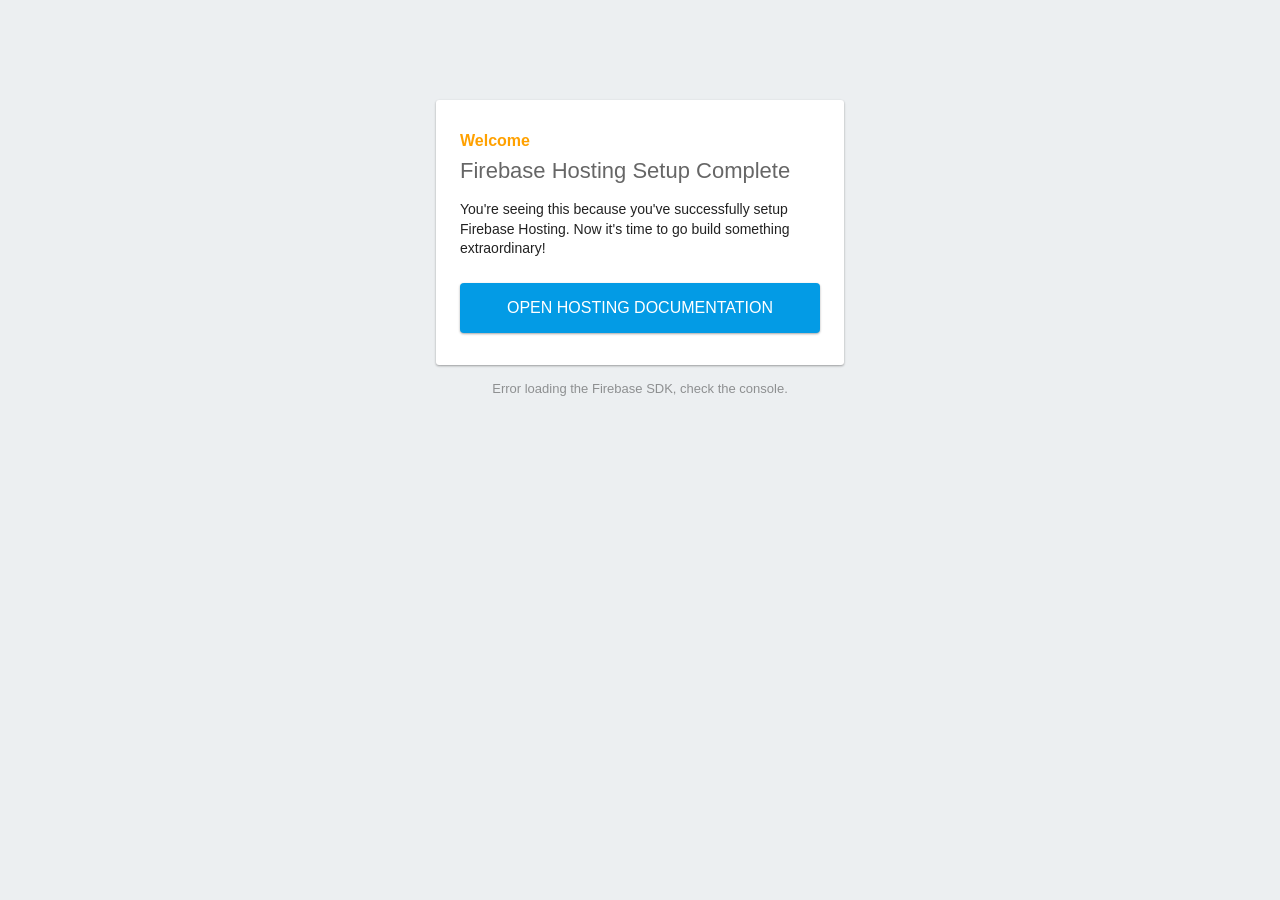
==== public/index.html @ d8b8d592 "Initial project commit" ====
<!DOCTYPE html>
<html>
  <head>
    <meta charset="utf-8">
    <meta name="viewport" content="width=device-width, initial-scale=1">
    <title>Welcome to Firebase Hosting</title>

    <!-- update the version number as needed -->
    <script defer src="/__/firebase/6.1.1/firebase-app.js"></script>
    <!-- include only the Firebase features as you need -->
    <script defer src="/__/firebase/6.1.1/firebase-auth.js"></script>
    <script defer src="/__/firebase/6.1.1/firebase-database.js"></script>
    <script defer src="/__/firebase/6.1.1/firebase-messaging.js"></script>
    <script defer src="/__/firebase/6.1.1/firebase-storage.js"></script>
    <!-- initialize the SDK after all desired features are loaded -->
    <script defer src="/__/firebase/init.js"></script>

    <style media="screen">
      body { background: #ECEFF1; color: rgba(0,0,0,0.87); font-family: Roboto, Helvetica, Arial, sans-serif; margin: 0; padding: 0; }
      #message { background: white; max-width: 360px; margin: 100px auto 16px; padding: 32px 24px; border-radius: 3px; }
      #message h2 { color: #ffa100; font-weight: bold; font-size: 16px; margin: 0 0 8px; }
      #message h1 { font-size: 22px; font-weight: 300; color: rgba(0,0,0,0.6); margin: 0 0 16px;}
      #message p { line-height: 140%; margin: 16px 0 24px; font-size: 14px; }
      #message a { display: block; text-align: center; background: #039be5; text-transform: uppercase; text-decoration: none; color: white; padding: 16px; border-radius: 4px; }
      #message, #message a { box-shadow: 0 1px 3px rgba(0,0,0,0.12), 0 1px 2px rgba(0,0,0,0.24); }
      #load { color: rgba(0,0,0,0.4); text-align: center; font-size: 13px; }
      @media (max-width: 600px) {
        body, #message { margin-top: 0; background: white; box-shadow: none; }
        body { border-top: 16px solid #ffa100; }
      }
    </style>
  </head>
  <body>
    <div id="message">
      <h2>Welcome</h2>
      <h1>Firebase Hosting Setup Complete</h1>
      <p>You're seeing this because you've successfully setup Firebase Hosting. Now it's time to go build something extraordinary!</p>
      <a target="_blank" href="https://firebase.google.com/docs/hosting/">Open Hosting Documentation</a>
    </div>
    <p id="load">Firebase SDK Loading&hellip;</p>

    <script>
      document.addEventListener('DOMContentLoaded', function() {
        // // 🔥🔥🔥🔥🔥🔥🔥🔥🔥🔥🔥🔥🔥🔥🔥🔥🔥🔥🔥🔥🔥🔥🔥🔥🔥🔥🔥🔥🔥🔥🔥
        // // The Firebase SDK is initialized and available here!
        //
        // firebase.auth().onAuthStateChanged(user => { });
        // firebase.database().ref('/path/to/ref').on('value', snapshot => { });
        // firebase.messaging().requestPermission().then(() => { });
        // firebase.storage().ref('/path/to/ref').getDownloadURL().then(() => { });
        //
        // // 🔥🔥🔥🔥🔥🔥🔥🔥🔥🔥🔥🔥🔥🔥🔥🔥🔥🔥🔥🔥🔥🔥🔥🔥🔥🔥🔥🔥🔥🔥🔥

        try {
          let app = firebase.app();
          let features = ['auth', 'database', 'messaging', 'storage'].filter(feature => typeof app[feature] === 'function');
          document.getElementById('load').innerHTML = `Firebase SDK loaded with ${features.join(', ')}`;
        } catch (e) {
          console.error(e);
          document.getElementById('load').innerHTML = 'Error loading the Firebase SDK, check the console.';
        }
      });
    </script>
  </body>
</html>
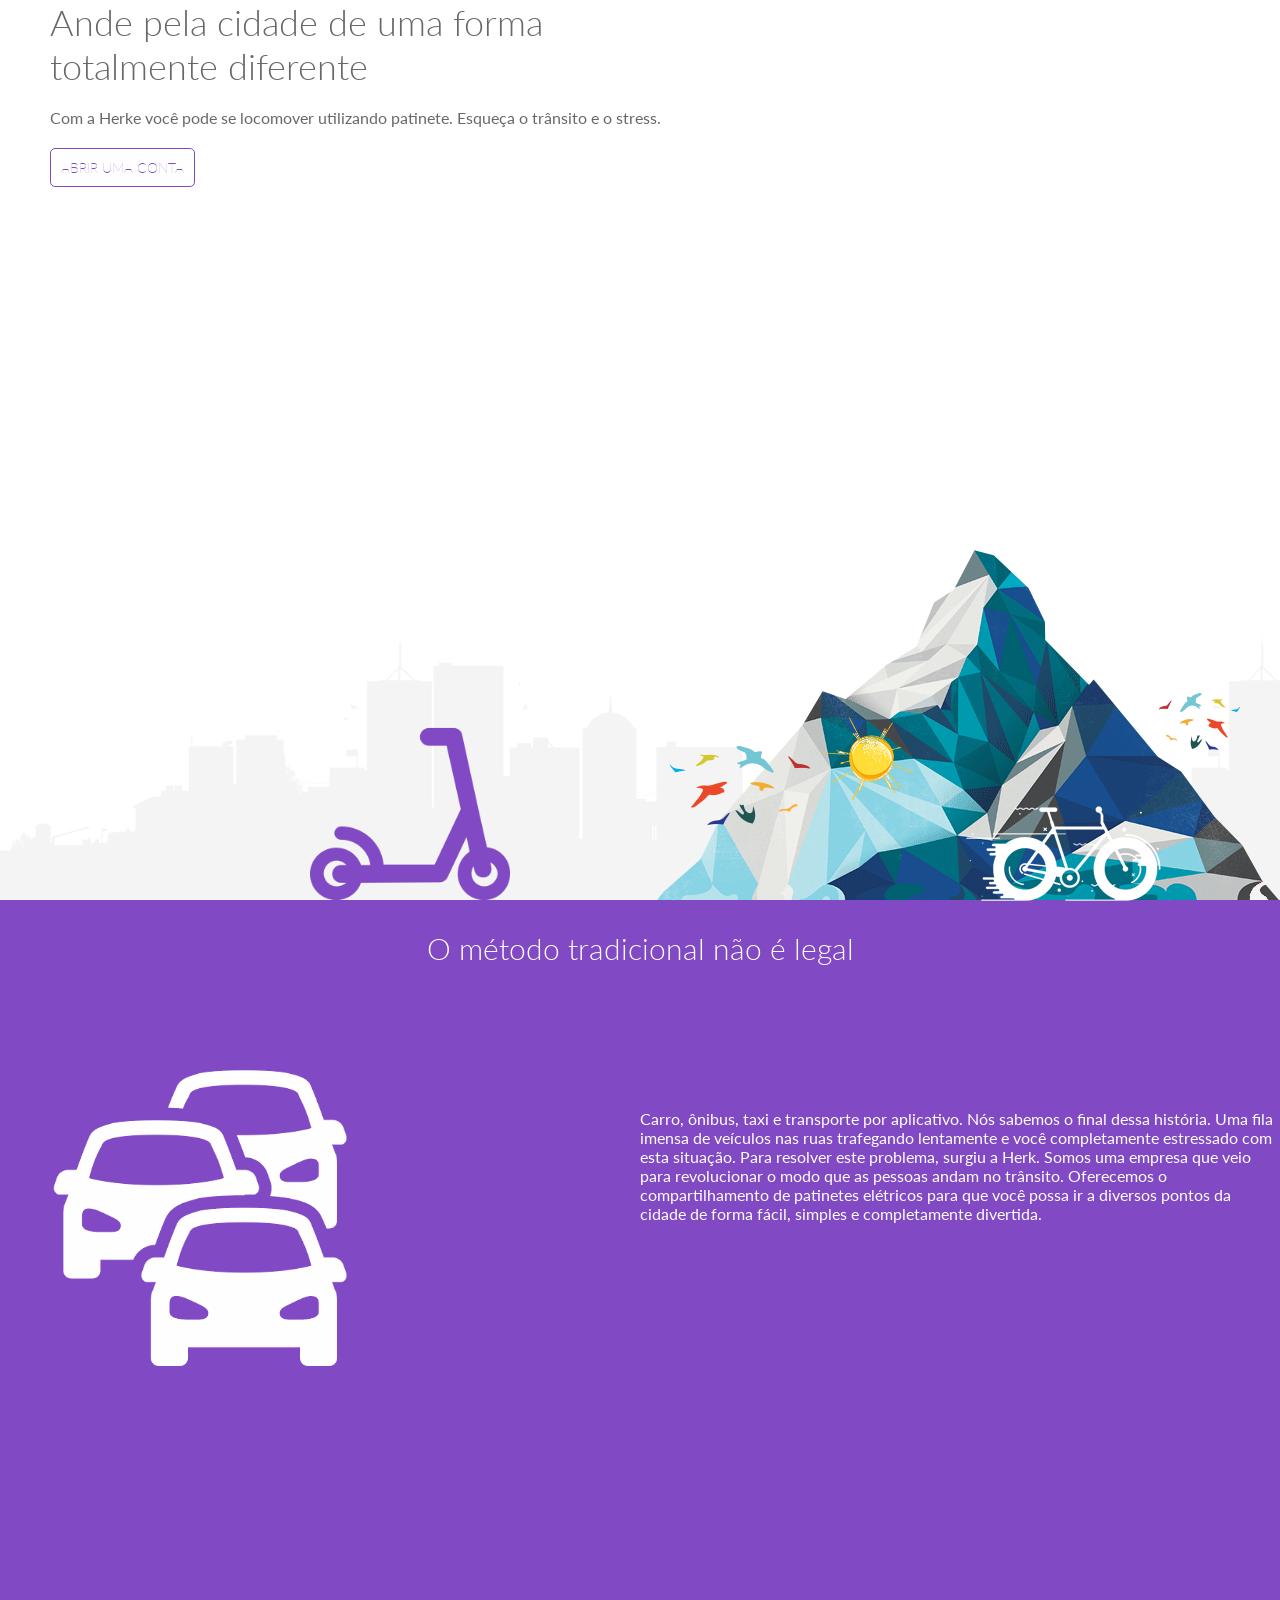
==== commit 6a15e840: "Build the first and second sections of the index page" ====
--- a/public/index.html
+++ b/public/index.html
@@ -2,64 +2,47 @@
 <html>
   <head>
     <meta charset="utf-8">
-    <meta name="viewport" content="width=device-width, initial-scale=1">
-    <title>Welcome to Firebase Hosting</title>
-
-    <!-- update the version number as needed -->
-    <script defer src="/__/firebase/6.1.1/firebase-app.js"></script>
-    <!-- include only the Firebase features as you need -->
-    <script defer src="/__/firebase/6.1.1/firebase-auth.js"></script>
-    <script defer src="/__/firebase/6.1.1/firebase-database.js"></script>
-    <script defer src="/__/firebase/6.1.1/firebase-messaging.js"></script>
-    <script defer src="/__/firebase/6.1.1/firebase-storage.js"></script>
-    <!-- initialize the SDK after all desired features are loaded -->
-    <script defer src="/__/firebase/init.js"></script>
-
-    <style media="screen">
-      body { background: #ECEFF1; color: rgba(0,0,0,0.87); font-family: Roboto, Helvetica, Arial, sans-serif; margin: 0; padding: 0; }
-      #message { background: white; max-width: 360px; margin: 100px auto 16px; padding: 32px 24px; border-radius: 3px; }
-      #message h2 { color: #ffa100; font-weight: bold; font-size: 16px; margin: 0 0 8px; }
-      #message h1 { font-size: 22px; font-weight: 300; color: rgba(0,0,0,0.6); margin: 0 0 16px;}
-      #message p { line-height: 140%; margin: 16px 0 24px; font-size: 14px; }
-      #message a { display: block; text-align: center; background: #039be5; text-transform: uppercase; text-decoration: none; color: white; padding: 16px; border-radius: 4px; }
-      #message, #message a { box-shadow: 0 1px 3px rgba(0,0,0,0.12), 0 1px 2px rgba(0,0,0,0.24); }
-      #load { color: rgba(0,0,0,0.4); text-align: center; font-size: 13px; }
-      @media (max-width: 600px) {
-        body, #message { margin-top: 0; background: white; box-shadow: none; }
-        body { border-top: 16px solid #ffa100; }
-      }
-    </style>
+    <title>Herk</title>
+    <link rel="stylesheet" type="text/css" href="css/style.css">
+    <link href="https://fonts.googleapis.com/css?family=Lato:300,400,700&display=swap" rel="stylesheet">
   </head>
   <body>
-    <div id="message">
-      <h2>Welcome</h2>
-      <h1>Firebase Hosting Setup Complete</h1>
-      <p>You're seeing this because you've successfully setup Firebase Hosting. Now it's time to go build something extraordinary!</p>
-      <a target="_blank" href="https://firebase.google.com/docs/hosting/">Open Hosting Documentation</a>
+    <div class="site">
+      <header>
+
+      </header>
+      <section class="box-one">
+        <div class="slide-text">
+          <h1>Ande pela cidade de uma forma totalmente diferente</h1>
+          <p>Com a Herke você pode se locomover utilizando patinete. Esqueça o trânsito e o stress.</p>
+          <a href="#" class="signup-button">Abrir uma conta</a>
+          <img src="images/home/slider/hill.png" class="slider-hill" alt="slider image">
+          <img src="images/home/cycle.png" class="slider-house" alt="slider image">
+          <img src="images/home/slider/micro-scooter.png" class="slider-scooter" alt="slider image">
+          <img src="images/home/slider/sun.png" class="slider-sun" alt="slider image">
+          <img src="images/home/slider/birds1.png" class="slider-birds1" alt="slider image">
+          <img src="images/home/slider/birds2.png" class="slider-birds2" alt="slider image">
+        </div>
+      </section>
+      <section class="box-two">
+        <h1 class="title">O método tradicional não é legal</h1>
+        <div class="box-two-container">
+          <img src="images/home/traffic-jam.png" alt="Carros em fila" class="traffic-jam" />
+          <p>Carro, ônibus, taxi e transporte por aplicativo. Nós sabemos o final dessa história.
+            Uma fila imensa de veículos nas ruas trafegando lentamente e você completamente 
+            estressado com esta situação. 
+
+            Para resolver este problema, surgiu a Herk. Somos uma empresa que veio para 
+            revolucionar o modo que as pessoas andam no trânsito. 
+
+            Oferecemos o compartilhamento de patinetes elétricos para que você possa ir a diversos 
+            pontos da cidade de forma fácil, simples e completamente divertida.
+          </p>
+        </div>
+      </section>
+      <section class="bow-three">
+
+      </section>
     </div>
-    <p id="load">Firebase SDK Loading&hellip;</p>
-
-    <script>
-      document.addEventListener('DOMContentLoaded', function() {
-        // // 🔥🔥🔥🔥🔥🔥🔥🔥🔥🔥🔥🔥🔥🔥🔥🔥🔥🔥🔥🔥🔥🔥🔥🔥🔥🔥🔥🔥🔥🔥🔥
-        // // The Firebase SDK is initialized and available here!
-        //
-        // firebase.auth().onAuthStateChanged(user => { });
-        // firebase.database().ref('/path/to/ref').on('value', snapshot => { });
-        // firebase.messaging().requestPermission().then(() => { });
-        // firebase.storage().ref('/path/to/ref').getDownloadURL().then(() => { });
-        //
-        // // 🔥🔥🔥🔥🔥🔥🔥🔥🔥🔥🔥🔥🔥🔥🔥🔥🔥🔥🔥🔥🔥🔥🔥🔥🔥🔥🔥🔥🔥🔥🔥
-
-        try {
-          let app = firebase.app();
-          let features = ['auth', 'database', 'messaging', 'storage'].filter(feature => typeof app[feature] === 'function');
-          document.getElementById('load').innerHTML = `Firebase SDK loaded with ${features.join(', ')}`;
-        } catch (e) {
-          console.error(e);
-          document.getElementById('load').innerHTML = 'Error loading the Firebase SDK, check the console.';
-        }
-      });
-    </script>
   </body>
-</html>
+</html>
--- a/public/css/style.css
+++ b/public/css/style.css
@@ -0,0 +1,120 @@
+* {
+    padding: 0;
+    margin: 0;
+}
+
+html {
+    height: 100%;
+}
+
+body {
+    height: 100%;
+    font-family: 'Lato', 'Arial', sans-serif;
+}
+
+.site {
+    height: 100%;
+}
+
+.box-one {
+    background: url(../images/slider-bg.png) 0 100% repeat-x;
+    position: relative;
+    height: 100%;
+}
+
+.slide-text {
+    float: left;
+    width: 50%;
+    margin-left: 50px;
+}
+
+.slide-text h1 {
+    font-weight: 300;
+    font-size: 36px;
+    color: #686868;
+    margin-bottom: 20px;
+}
+
+.slide-text p {
+    color: #686868;
+    margin-bottom: 30px;
+}
+
+.signup-button {
+    text-decoration: none;
+    color: #814ac4;
+    border: 1px solid #814ac4;
+    padding: 10px;
+    border-radius: 5px;
+    text-transform: uppercase;
+    font-weight: 100;
+    font-size: 14px;
+}
+
+.slider-hill {
+    position: absolute;
+    right: 0;
+    bottom: 0;
+}
+
+.slider-house {
+    position: absolute;
+    right: 110px;
+    bottom: -.5px;
+}
+
+.slider-scooter {
+    position: absolute;
+    left: 310px;
+    bottom: -14px;
+    width: 200px;
+}
+
+.slider-sun {
+    position: absolute;
+    right: 365px;
+    bottom: 100px;
+}
+
+.slider-birds1 {
+    position: absolute;
+    right: 470px;
+    bottom: 75px;
+}
+
+.slider-birds2 {
+    position: absolute;
+    right: 40px;
+    bottom: 150px;
+}
+
+section.box-two {
+    height: 100%;
+    background-color: #814ac4;
+}
+
+.title {
+    color: #fff;
+    font-weight: 300;
+    font-size: 30px;
+    text-align: center;
+    padding-top: 30px;
+}
+
+.box-two-container {
+    display: flex;
+    align-items: center;
+    justify-content: space-between;
+    color: #fff;
+}
+
+.box-two-container p {
+    width: 50%;
+}
+
+.traffic-jam {
+    margin-top: 100px;
+    margin-left: 50px;
+    width: 300px;
+}
+
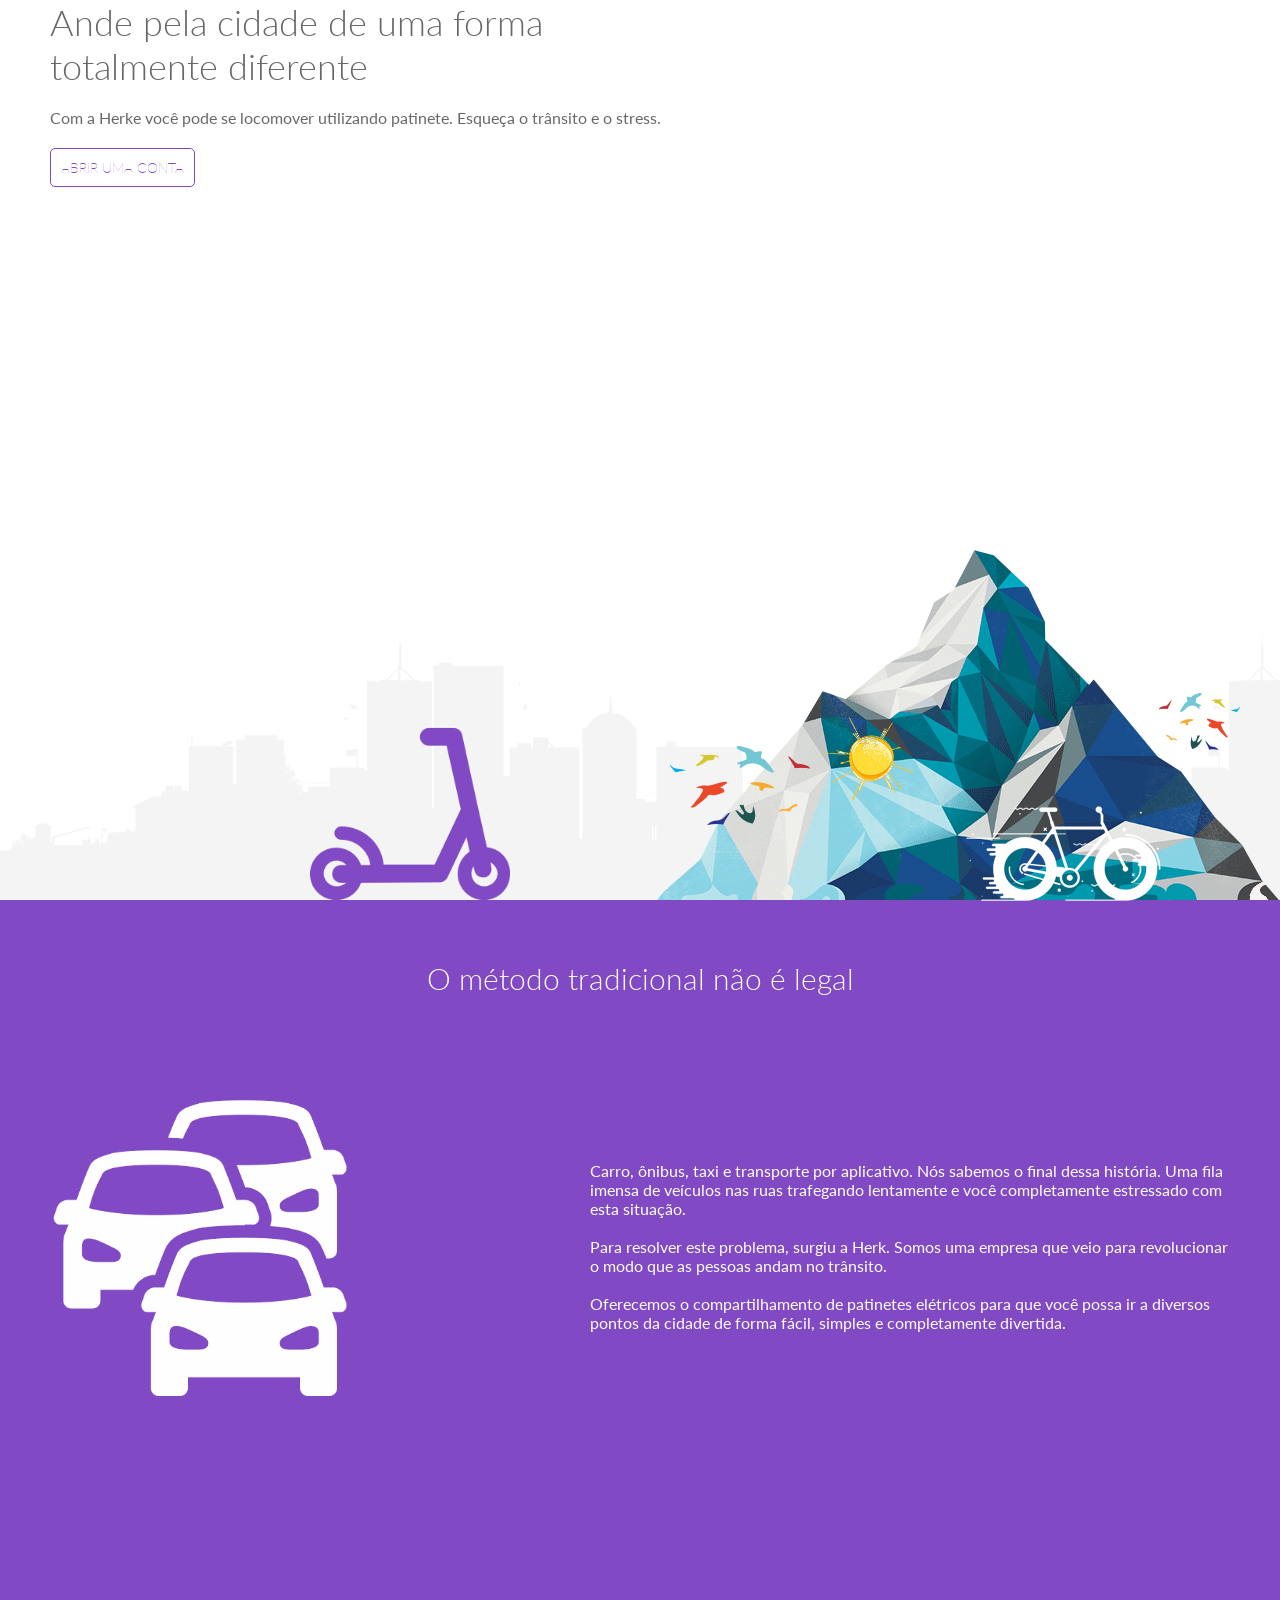
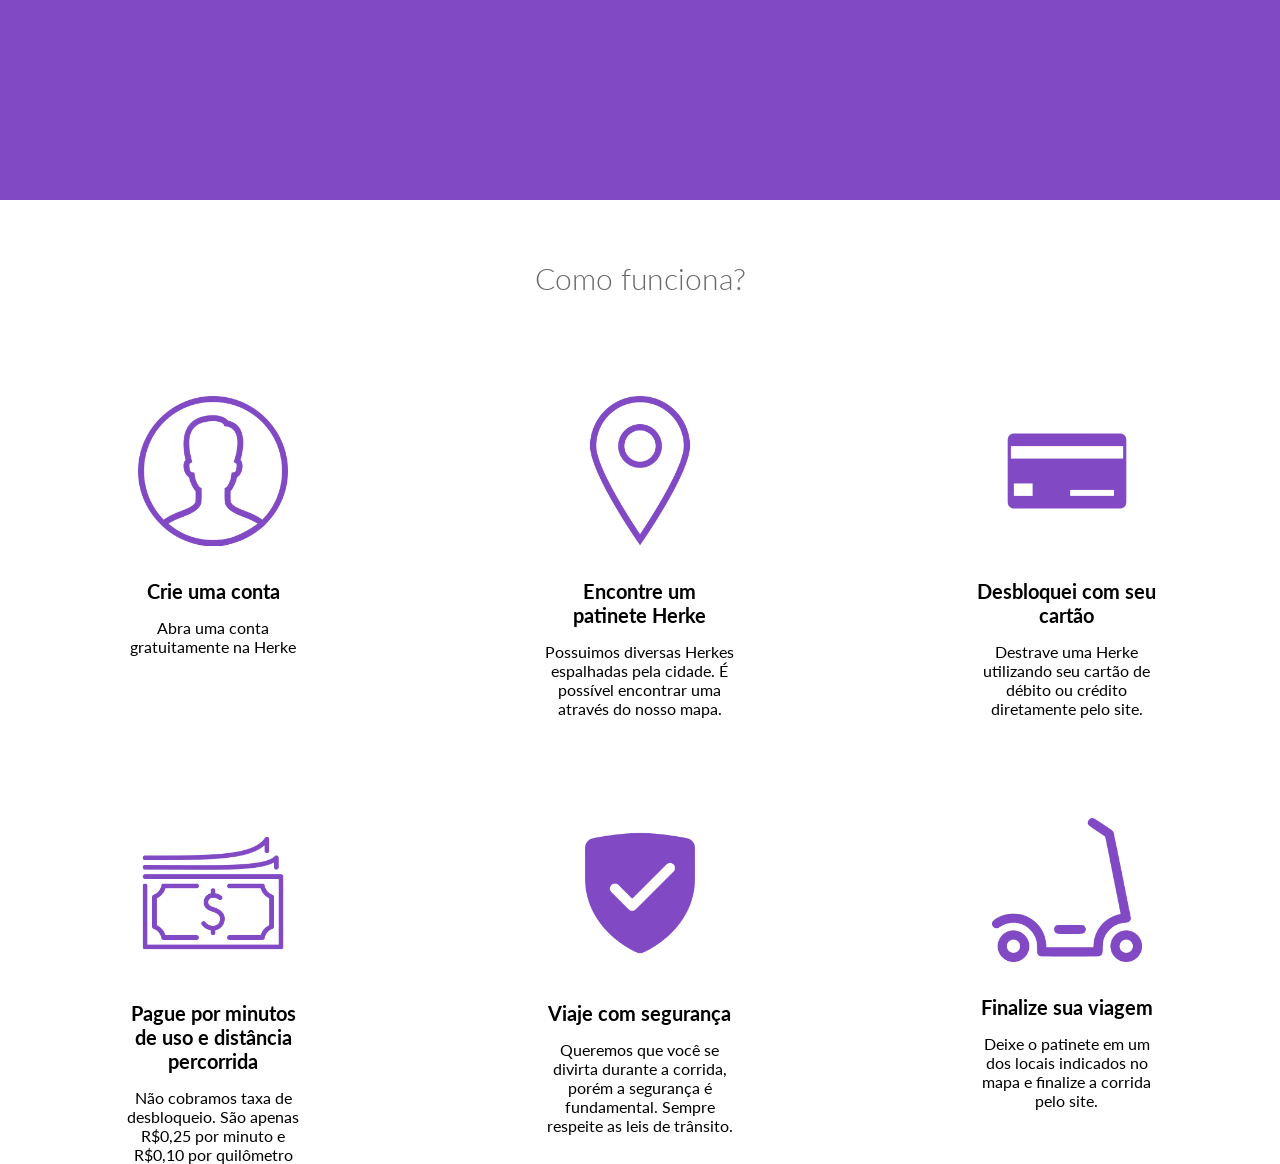
==== commit 05a995c0: "Build the third section of the index page" ====
--- a/public/index.html
+++ b/public/index.html
@@ -28,12 +28,12 @@
         <h1 class="title">O método tradicional não é legal</h1>
         <div class="box-two-container">
           <img src="images/home/traffic-jam.png" alt="Carros em fila" class="traffic-jam" />
-          <p>Carro, ônibus, taxi e transporte por aplicativo. Nós sabemos o final dessa história.
+          <p class="box-two-text">Carro, ônibus, taxi e transporte por aplicativo. Nós sabemos o final dessa história.
             Uma fila imensa de veículos nas ruas trafegando lentamente e você completamente 
-            estressado com esta situação. 
+            estressado com esta situação.<br><br>
 
             Para resolver este problema, surgiu a Herk. Somos uma empresa que veio para 
-            revolucionar o modo que as pessoas andam no trânsito. 
+            revolucionar o modo que as pessoas andam no trânsito.<br><br>
 
             Oferecemos o compartilhamento de patinetes elétricos para que você possa ir a diversos 
             pontos da cidade de forma fácil, simples e completamente divertida.
@@ -41,7 +41,87 @@
         </div>
       </section>
       <section class="bow-three">
-
+        <h1 class="title box-three-title">Como funciona?</h1>
+        <div class="box-three-content">
+          <div class="box-element">
+            <div class="box-image">
+              <img src="images/home/iconfinder_user_male4_172628.png" alt="" />
+            </div>
+            <div class="box-title">
+              <p>Crie uma conta</p>
+            </div>
+            <div class="box-text">
+              <p>Abra uma conta gratuitamente na Herke</p>
+            </div>
+          </div>
+          <div class="box-element">
+            <div class="box-image">
+              <img src="images/home/iconfinder_Streamline-20_185040.png" alt="" />
+            </div>
+            <div class="box-title">
+              <p>Encontre um patinete Herke</p>
+            </div>
+            <div class="box-text">
+              <p>
+                  Possuimos diversas Herkes espalhadas pela cidade. É possível encontrar uma através
+                  do nosso mapa.
+              </p>
+            </div>
+          </div>
+          <div class="box-element">
+            <div class="box-image">
+              <img src="images/home/iconfinder_credit-card_103268.png" alt="" />
+            </div>
+            <div class="box-title">
+              <p>Desbloquei com seu cartão</p>
+            </div>
+            <div class="box-text">
+              <p>
+                Destrave uma Herke utilizando seu cartão de débito ou crédito diretamente pelo site.
+              </p>
+            </div>
+          </div>
+          <div class="box-element">
+            <div class="box-image">
+              <img src="images/home/iconfinder_currency_dollar_currency_money_4229510.png" alt="" />
+            </div>
+            <div class="box-title">
+              <p>Pague por minutos de uso e distância percorrida</p>
+            </div>
+            <div class="box-text">
+              <p>
+                Não cobramos taxa de desbloqueio. São apenas R$0,25 por minuto e R$0,10 por quilômetro
+              </p>
+            </div>
+          </div>
+          <div class="box-element">
+            <div class="box-image">
+              <img src="images/home/iconfinder_security_checked_2639753.png" alt="" />
+            </div>
+            <div class="box-title">
+              <p>Viaje com segurança</p>
+            </div>
+            <div class="box-text">
+              <p>
+                Queremos que você se divirta durante a corrida, porém a segurança é fundamental. 
+                Sempre respeite as leis de trânsito.
+              </p>
+            </div>
+          </div>
+          <div class="box-element">
+            <div class="box-image">
+              <img src="images/home/img_552155.png" alt="" />
+            </div>
+            <div class="box-title">
+              <p>Finalize sua viagem</p>
+            </div>
+            <div class="box-text">
+              <p>
+                Deixe o patinete em um dos locais indicados no mapa e finalize a corrida pelo site.
+              </p>
+            </div>
+          </div>
+        </div>
       </section>
     </div>
   </body>
--- a/public/css/style.css
+++ b/public/css/style.css
@@ -98,7 +98,7 @@
     font-weight: 300;
     font-size: 30px;
     text-align: center;
-    padding-top: 30px;
+    padding-top: 60px;
 }
 
 .box-two-container {
@@ -106,15 +106,56 @@
     align-items: center;
     justify-content: space-between;
     color: #fff;
+    margin-top: 100px;
 }
 
-.box-two-container p {
+.box-two-text {
     width: 50%;
+    margin-right: 50px;
 }
 
 .traffic-jam {
-    margin-top: 100px;
     margin-left: 50px;
     width: 300px;
 }
 
+.box-three-title {
+    color: #686868;
+}
+
+.box-three-content {
+    display: flex;
+    justify-content: space-around;
+    flex-wrap: wrap;
+    margin-bottom: 60px;
+}
+
+.box-element {
+    width: 190px;
+    margin-left: 100px;
+    margin-right: 100px;
+    margin-top: 100px;
+}
+
+.box-image {
+    text-align: center;
+}
+
+.box-image img {
+    width: 150px;
+}
+
+.box-title {
+    font-size: 20px;
+    font-weight: bold;
+    text-align: center;
+    margin-top: 30px;
+}
+
+.box-text {
+    text-align: center;
+}
+
+.box-text {
+    margin-top: 15px;
+}
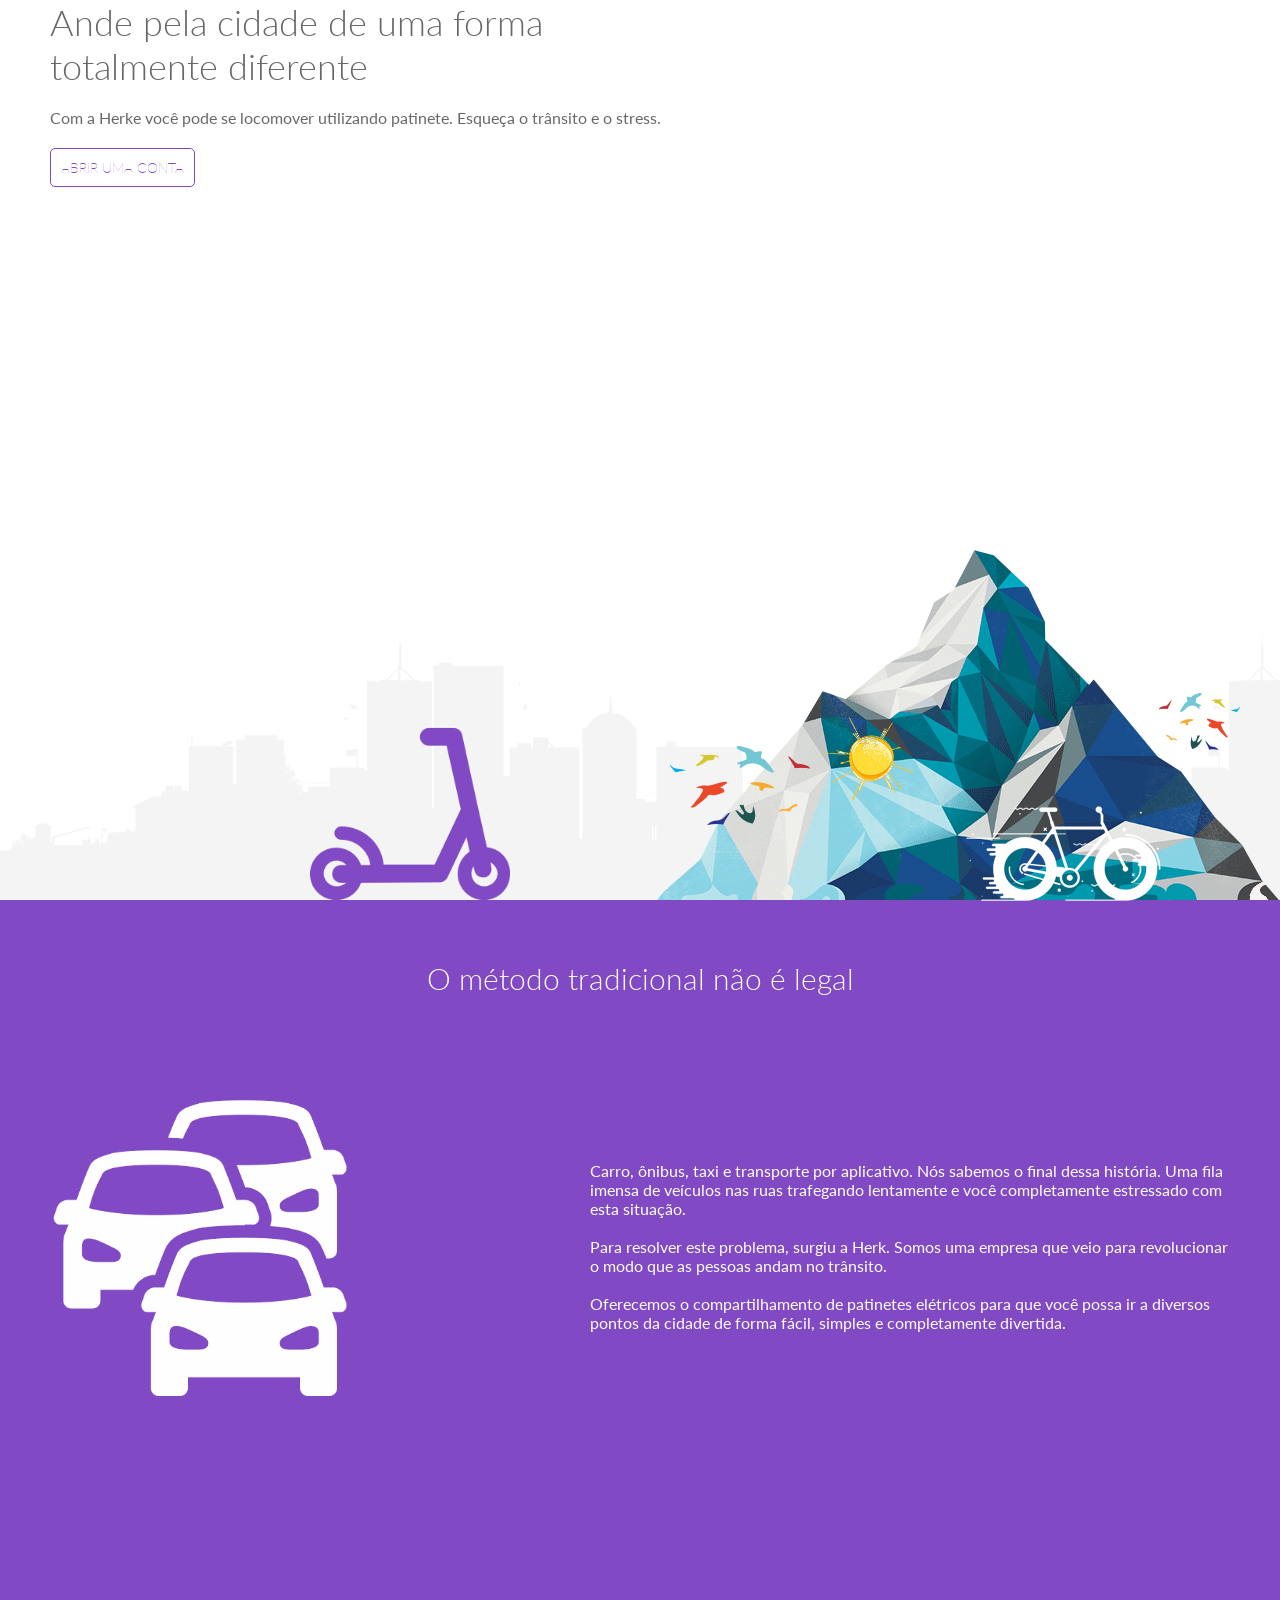
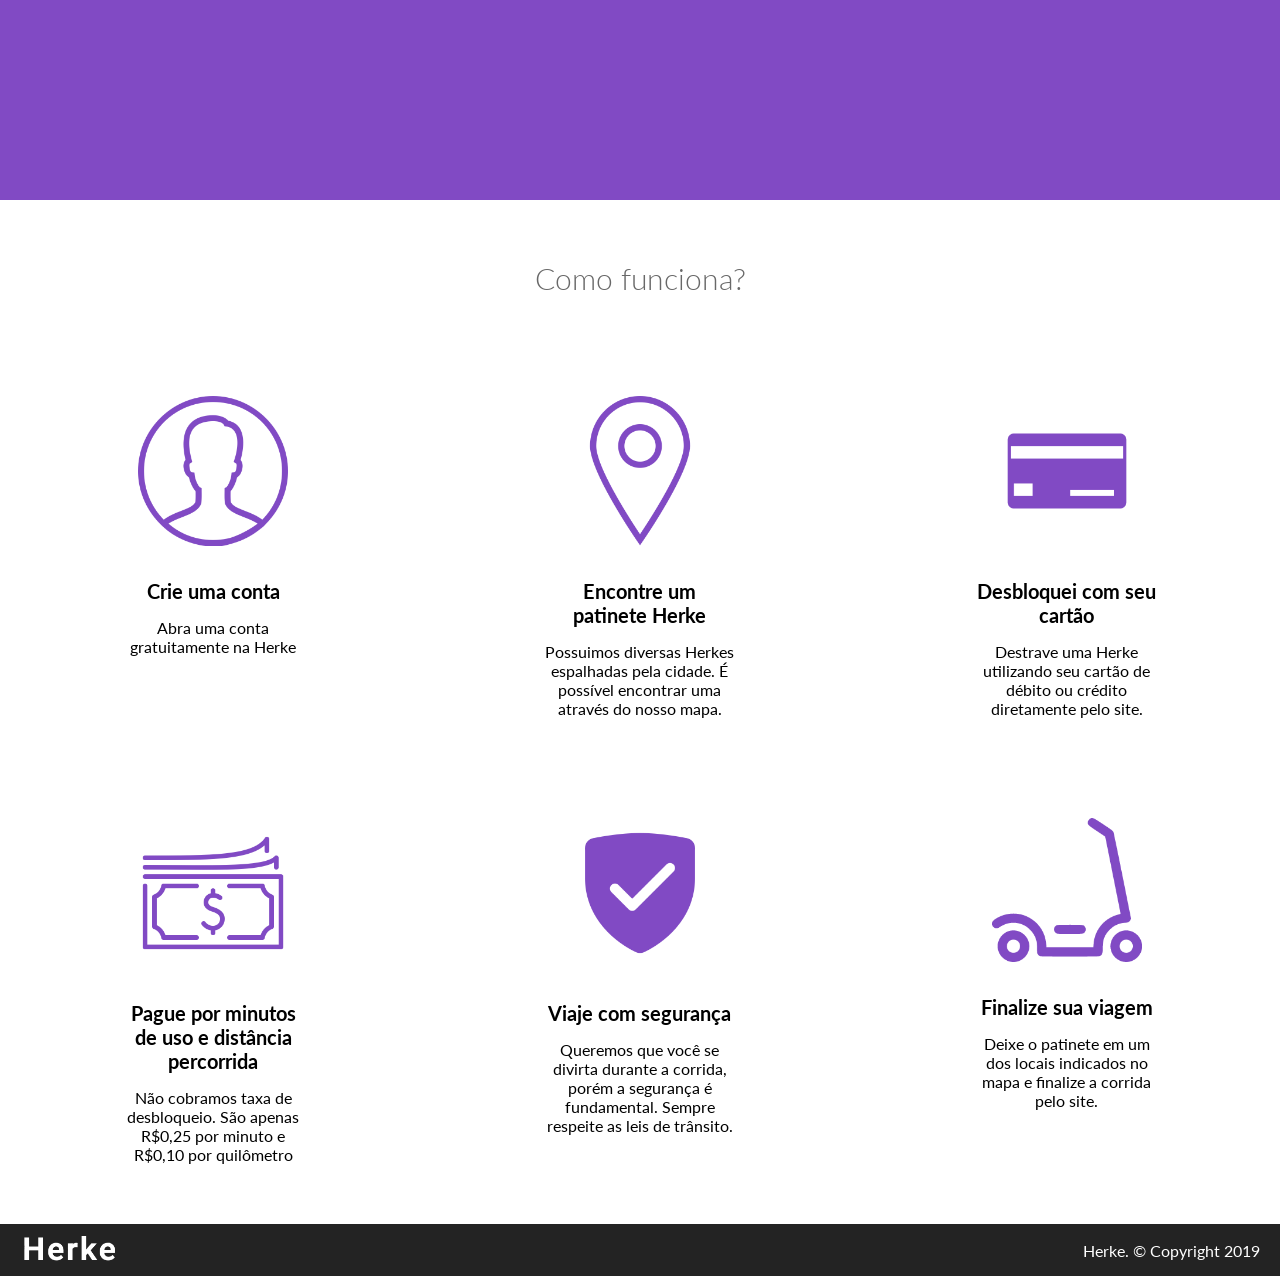
==== commit 6b0c4673: "Build the footer of the site" ====
--- a/public/index.html
+++ b/public/index.html
@@ -123,6 +123,10 @@
           </div>
         </div>
       </section>
+      <footer class="footer-site">
+        <img src="images/logo/text_logo_transparent1.png" alt="Logo da empresa" />
+        <p>Herke. © Copyright 2019</p>
+      </footer>
     </div>
   </body>
 </html>
--- a/public/css/style.css
+++ b/public/css/style.css
@@ -159,3 +159,17 @@
 .box-text {
     margin-top: 15px;
 }
+
+.footer-site {
+    display: flex;
+    flex-wrap: wrap;
+    justify-content: space-between;
+    align-items: center;
+    background-color: #232323;
+    color: #fff;
+    padding: 10px 20px;
+}
+
+.footer-site img {
+    width: 100px;
+}
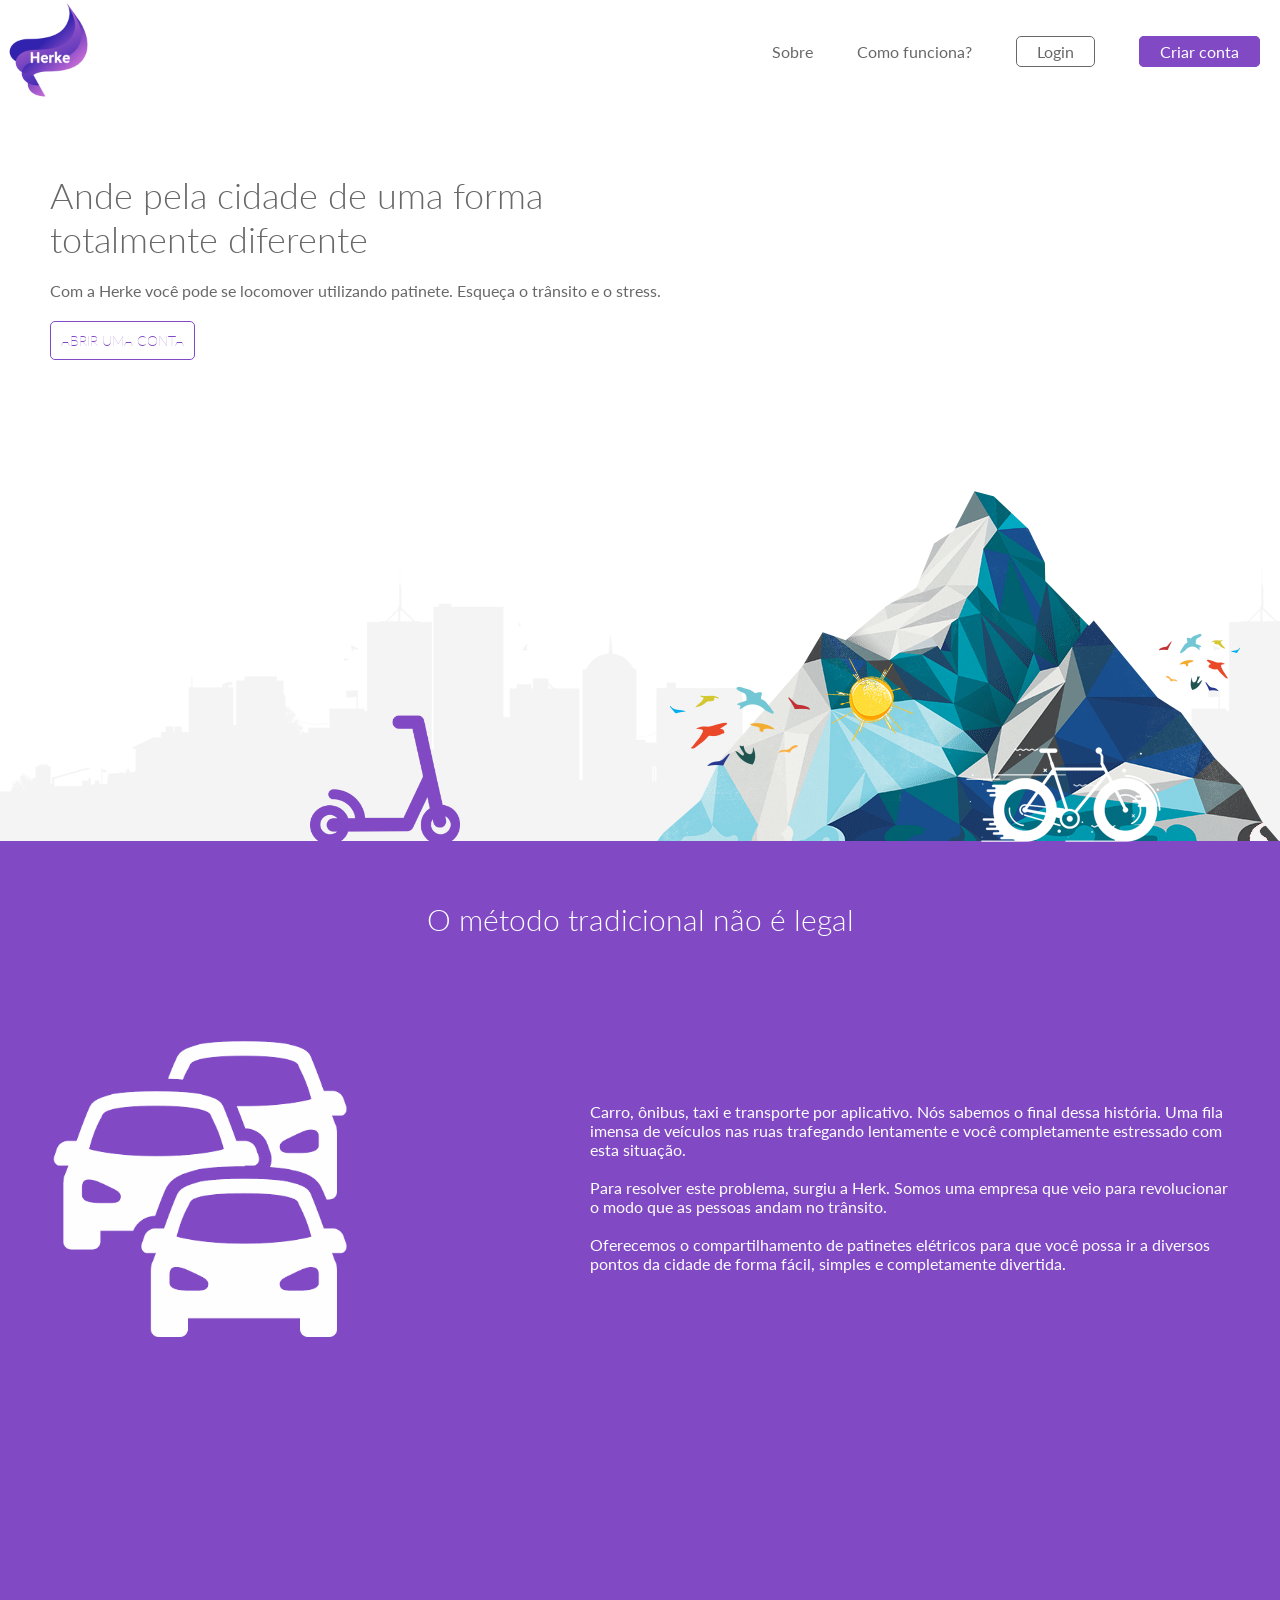
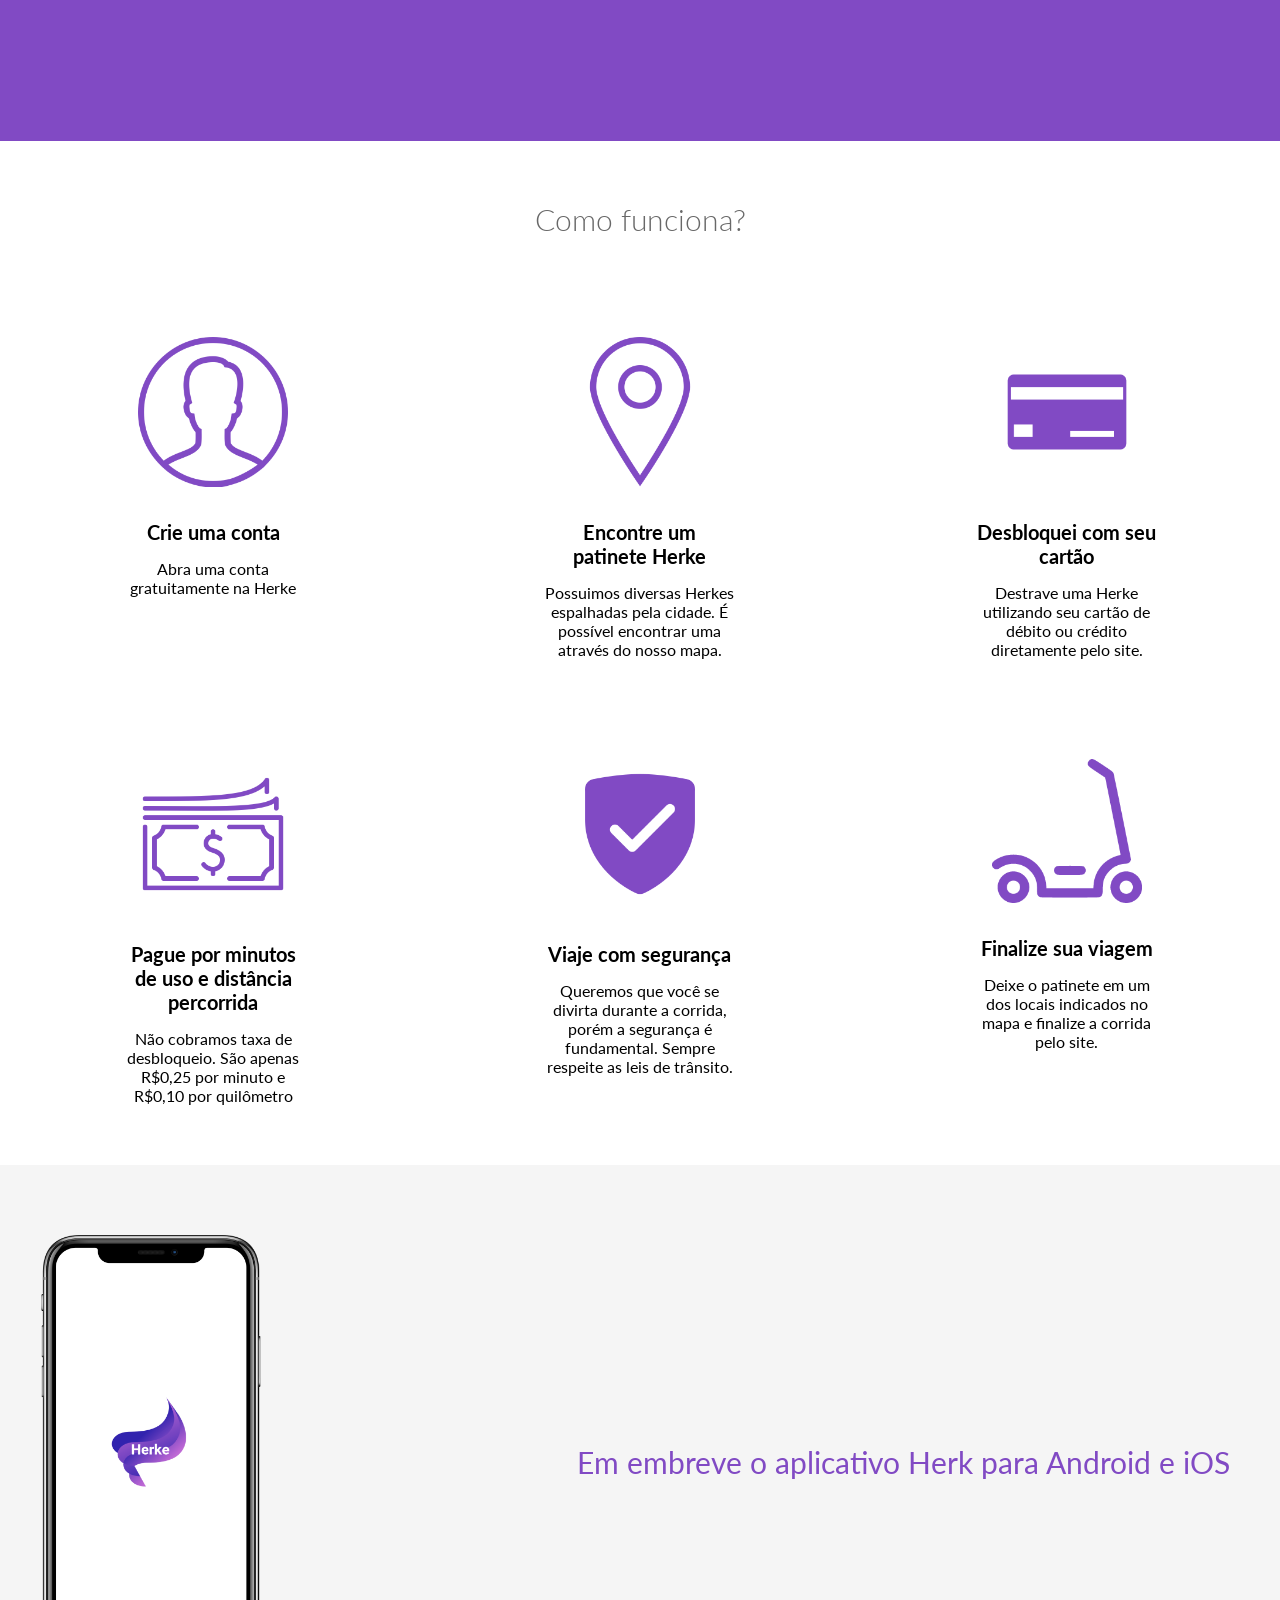
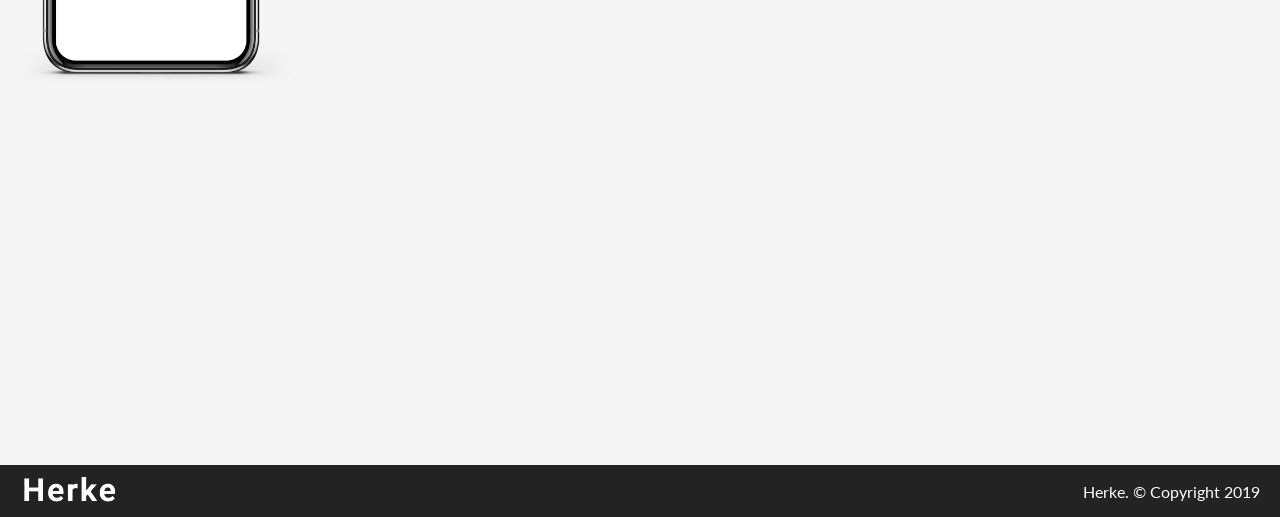
==== commit c78e09cf: "Build the fourth section of the index page" ====
--- a/public/index.html
+++ b/public/index.html
@@ -9,7 +9,17 @@
   <body>
     <div class="site">
       <header>
-
+        <div class="header-box-image">
+          <img src="images/logo/logo_transparent.png" alt="" class="logo"/>
+        </div>
+        <div class="header-box-list">
+          <ul class="header-list">
+            <li>Sobre</li>
+            <li>Como funciona?</li>
+            <li><a href="#" class="login-button">Login</a></li>
+            <li><a href="#" class="register-button">Criar conta</a></li>
+          </ul>
+        </div>
       </header>
       <section class="box-one">
         <div class="slide-text">
@@ -123,6 +133,12 @@
           </div>
         </div>
       </section>
+      <section class="box-four">
+        <div class="box-four-content">
+          <img src="images/home/5cb0633d80f2cf201a4c3253.png" class="smartphone-image" />
+          <p>Em embreve o aplicativo Herk para Android e iOS</p>
+        </div>
+      </section>
       <footer class="footer-site">
         <img src="images/logo/text_logo_transparent1.png" alt="Logo da empresa" />
         <p>Herke. © Copyright 2019</p>
--- a/public/css/style.css
+++ b/public/css/style.css
@@ -16,16 +16,55 @@
     height: 100%;
 }
 
+header {
+    display: flex;
+    justify-content: space-between;
+    flex-wrap: wrap;
+    align-items: center;
+    color: #686868;
+}
+
+.header-list {
+    list-style: none;
+}
+
+.header-list li {
+    display: inline;
+    margin: 0 20px;
+}
+
+.login-button {
+    color: #686868;
+    text-decoration: none;
+    border: 1px solid #686868;
+    padding: 5px 20px;
+    border-radius: 5px;
+}
+
+.register-button {
+    background-color: #814ac4;
+    color: #fff;
+    text-decoration: none;
+    border: 1px solid #814ac4;
+    padding: 5px 20px;
+    border-radius: 5px;
+}
+
+.logo {
+    width: 100px;
+}
+
 .box-one {
     background: url(../images/slider-bg.png) 0 100% repeat-x;
     position: relative;
-    height: 100%;
+    height: 82%;
 }
 
 .slide-text {
     float: left;
     width: 50%;
     margin-left: 50px;
+    margin-top: 70px;
 }
 
 .slide-text h1 {
@@ -67,7 +106,7 @@
     position: absolute;
     left: 310px;
     bottom: -14px;
-    width: 200px;
+    width: 150px;
 }
 
 .slider-sun {
@@ -107,6 +146,7 @@
     justify-content: space-between;
     color: #fff;
     margin-top: 100px;
+    flex-wrap: wrap;
 }
 
 .box-two-text {
@@ -172,4 +212,27 @@
 
 .footer-site img {
     width: 100px;
+}
+
+.box-four {
+    height: 100%;
+    background-color: #f5f5f5;
+}
+
+img.smartphone-image {
+    width: 300px;
+}
+
+.box-four-content {
+    display: flex;
+    justify-content: space-between;
+    align-items: center;
+    padding-top: 70px;
+}
+
+.box-four-content p {
+    font-size: 30px;
+    color: #686868;
+    margin-right: 50px;
+    color: #814ac4;
 }
